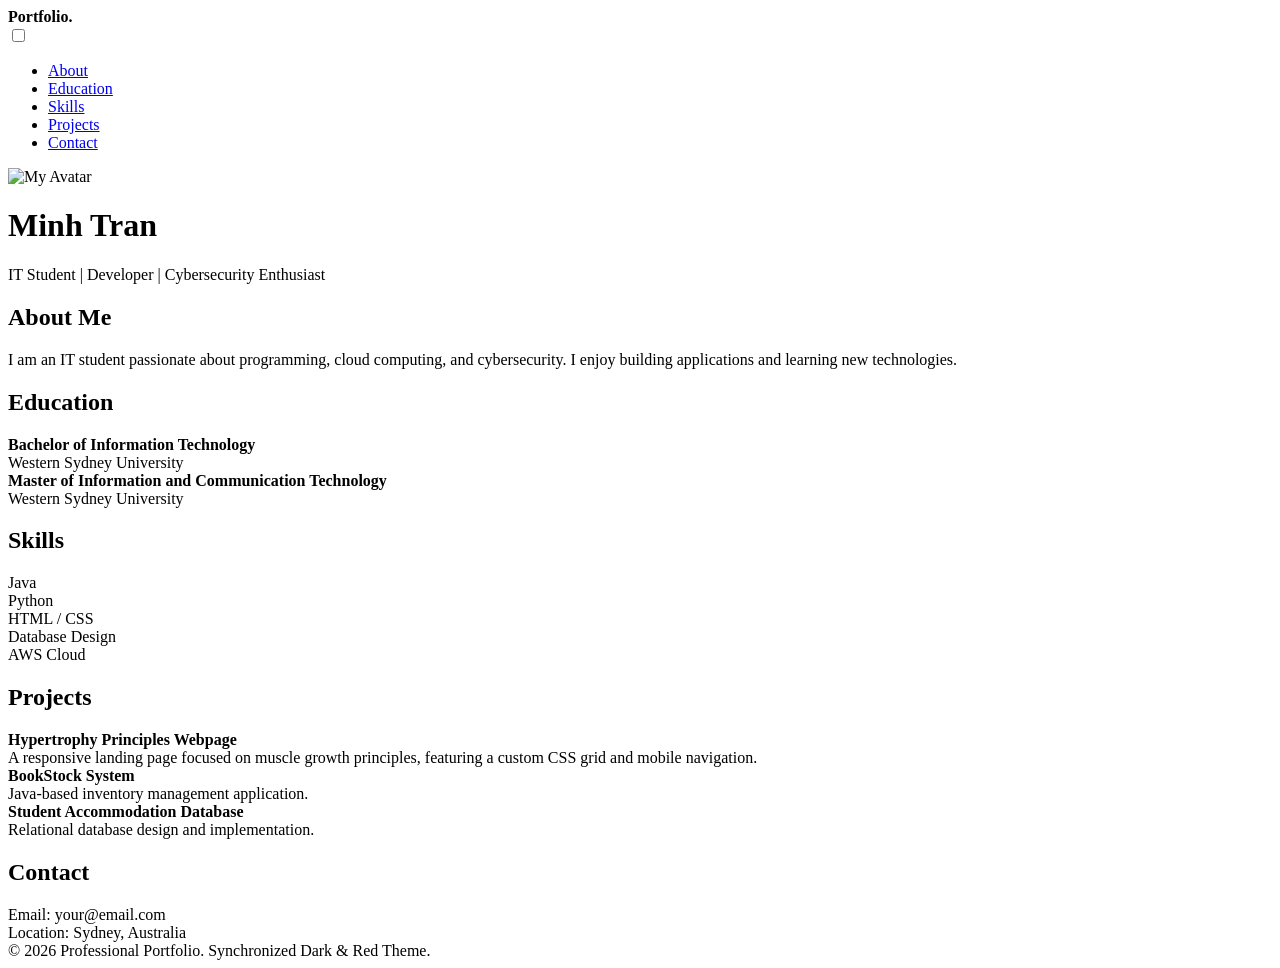
==== index.html @ 6933c8b8 "Update name in hero section to 'Minh Tran'" ====
<!DOCTYPE html>
<html lang="en">
<head>
  <meta charset="UTF-8" />
  <meta name="viewport" content="width=device-width, initial-scale=1.0" />
  <title>Professional Portfolio - Dark & Red</title>
  <link rel="stylesheet" href="styles.css">
</head>
<body>

  <nav>
    <div class="nav-brand"><b>Portfolio.</b></div>
    <input type="checkbox" id="nav-toggle" class="nav-toggle">
    <label for="nav-toggle" class="nav-toggle-label"><span></span></label>
    <ul class="nav-links">
      <li><a href="#about">About</a></li>
      <li><a href="#education">Education</a></li>
      <li><a href="#skills">Skills</a></li>
      <li><a href="#projects">Projects</a></li>
      <li><a href="#contact">Contact</a></li>
    </ul>
  </nav>

  <div class="hero">
    <img src="avatar.png" alt="My Avatar">
    <h1>Minh Tran</h1>
    <p>IT Student | Developer | Cybersecurity Enthusiast</p>
  </div>

  <main>
    <section id="about">
      <h2>About Me</h2>
      <div class="card">
        I am an IT student passionate about programming, cloud computing, and cybersecurity.
        I enjoy building applications and learning new technologies.
      </div>
    </section>

    <section id="education">
      <h2>Education</h2>
      <div class="card">
        <strong>Bachelor of Information Technology</strong><br>
        Western Sydney University
      </div>
      <div class="card">
        <strong>Master of Information and Communication Technology</strong><br>
        Western Sydney University
      </div>
    </section>

    <section id="skills">
      <h2>Skills</h2>
      <div class="grid-container grid-auto">
        <div class="card">Java</div>
        <div class="card">Python</div>
        <div class="card">HTML / CSS</div>
        <div class="card">Database Design</div>
        <div class="card">AWS Cloud</div>
      </div>
    </section>

    <section id="projects">
      <h2>Projects</h2>
      <a href="hypertrophy(HTML).html" style="text-decoration: none; color: inherit;">
        <div class="card">
          <strong>Hypertrophy Principles Webpage</strong><br>
          A responsive landing page focused on muscle growth principles, featuring a custom CSS grid and mobile navigation.
        </div>
      </a>
      <div class="card">
        <strong>BookStock System</strong><br>
        Java-based inventory management application.
      </div>
      <div class="card">
        <strong>Student Accommodation Database</strong><br>
        Relational database design and implementation.
      </div>
    </section>

    <section id="contact">
      <h2>Contact</h2>
      <div class="card">
        Email: your@email.com<br>
        Location: Sydney, Australia
      </div>
    </section>
  </main>

  <footer>
    © 2026 Professional Portfolio. Synchronized Dark & Red Theme.
  </footer>

</body>
</html>
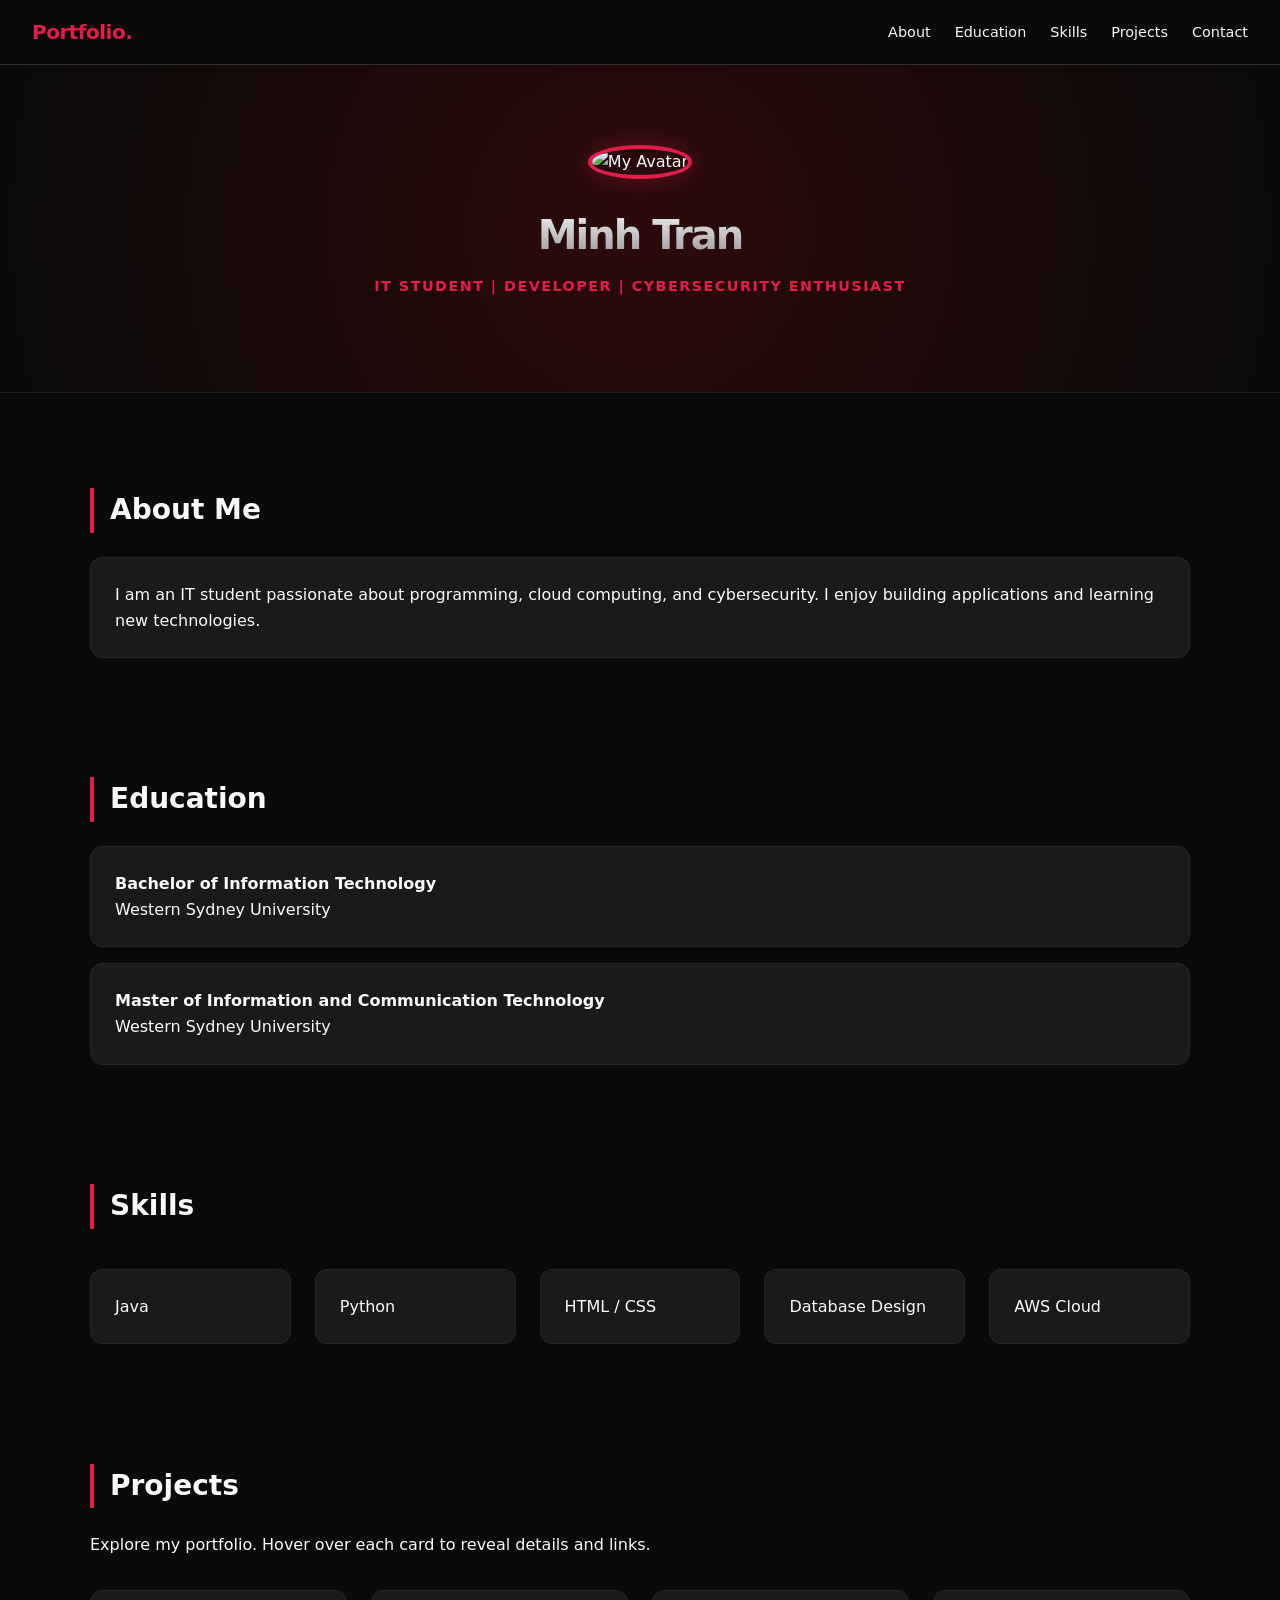
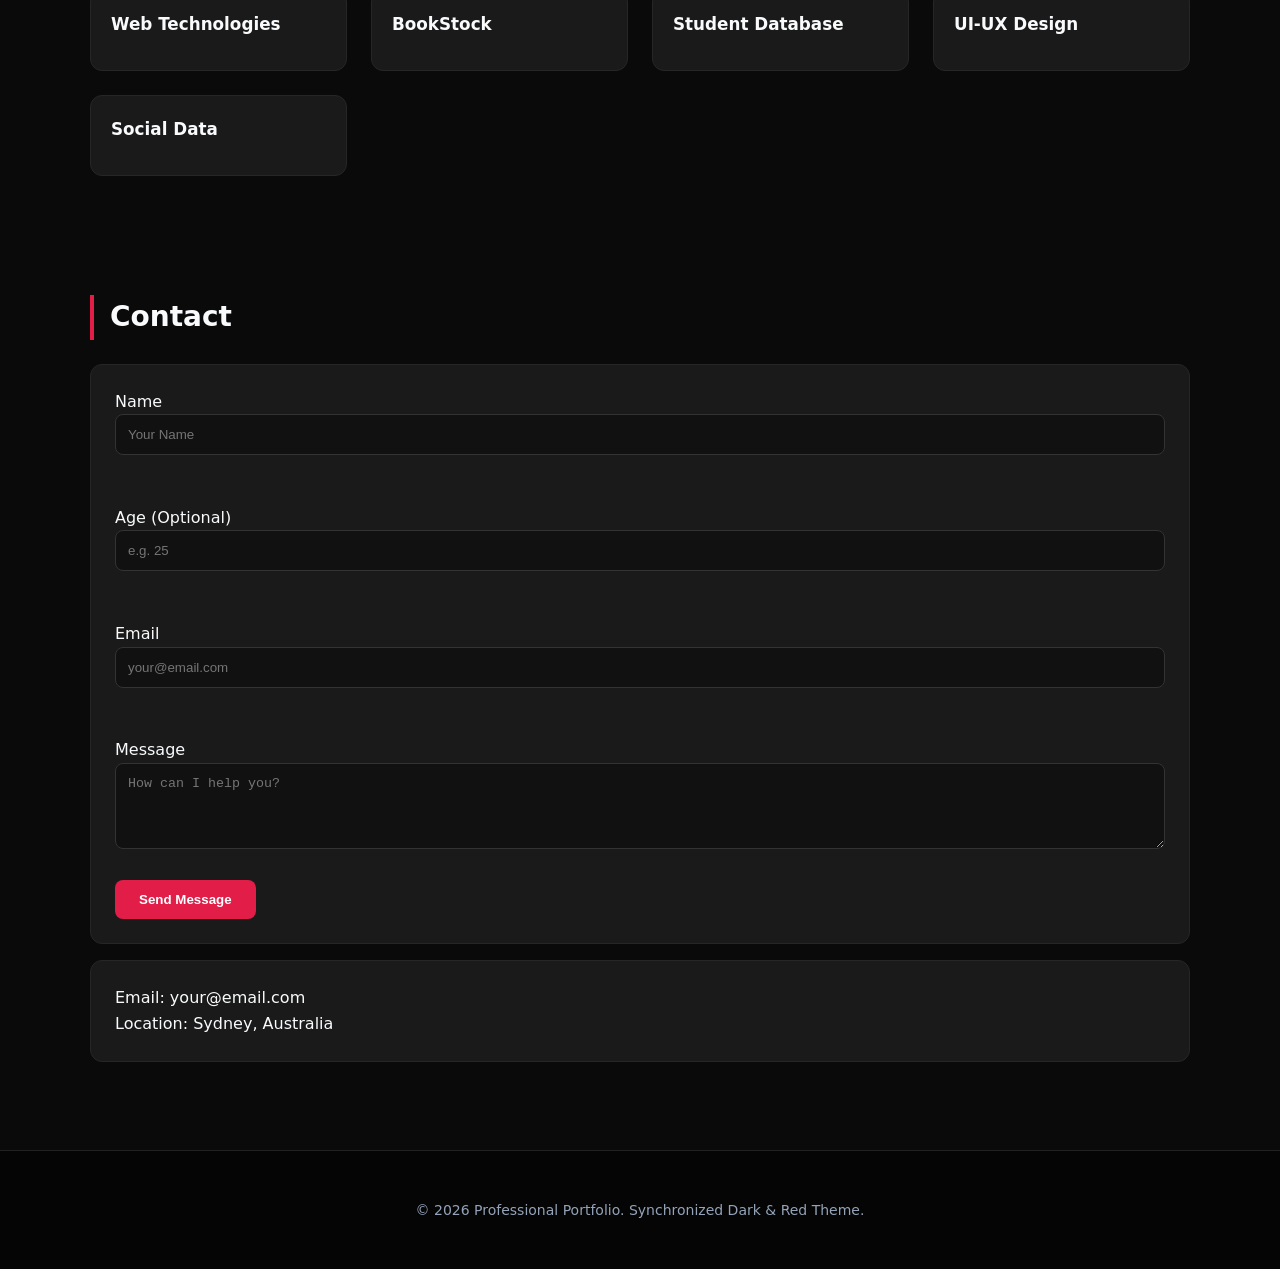
==== commit 5e99b571: "Add Week 5 Async JS & Fetch API tasks" ====
--- a/index.html
+++ b/index.html
@@ -11,7 +11,7 @@
   <nav>
     <div class="nav-brand"><b>Portfolio.</b></div>
     <input type="checkbox" id="nav-toggle" class="nav-toggle">
-    <label for="nav-toggle" class="nav-toggle-label"><span></span></label>
+    <label for="nav-toggle" class="nav-toggle-label" aria-label="Toggle Navigation"><span></span></label>
     <ul class="nav-links">
       <li><a href="#about">About</a></li>
       <li><a href="#education">Education</a></li>
@@ -22,7 +22,7 @@
   </nav>
 
   <div class="hero">
-    <img src="avatar.png" alt="My Avatar">
+    <img src="avatar.jpg" alt="My Avatar">
     <h1>Minh Tran</h1>
     <p>IT Student | Developer | Cybersecurity Enthusiast</p>
   </div>
@@ -61,25 +61,119 @@
 
     <section id="projects">
       <h2>Projects</h2>
-      <a href="hypertrophy(HTML).html" style="text-decoration: none; color: inherit;">
-        <div class="card">
-          <strong>Hypertrophy Principles Webpage</strong><br>
-          A responsive landing page focused on muscle growth principles, featuring a custom CSS grid and mobile navigation.
+      <div class="card" style="border: none; background: transparent; padding: 0;">
+        <p style="margin-bottom: 2rem;">Explore my portfolio. Hover over each card to reveal details and links.</p>
+        
+        <div class="projects-grid">
+          <!-- Web Tech Card (Merged Task 1 & 2) -->
+          <article class="project-card" tabindex="0">
+            <div class="project-header">
+              <h3 class="project-short">Web Technologies</h3>
+            </div>
+
+            <div class="project-details">
+              <p class="description">A collection of laboratory tasks focusing on ES6+, DOM APIs, and responsive design.</p>
+              <ul class="project-items">
+                <li><a href="hypertrophy(HTML).html" class="task-link">Task 1: Hypertrophy</a></li>
+                <li><a href="tasks.html" class="task-link">Task 2 & 3: JS & API Lab</a></li>
+              </ul>
+            </div>
+          </article>
+
+          <!-- BookStock Card -->
+          <article class="project-card" tabindex="0">
+            <div class="project-header">
+              <h3 class="project-short">BookStock</h3>
+            </div>
+
+            <div class="project-details">
+              <p class="description">A Java-based inventory management application for tracking book supplies and stock levels.</p>
+              <ul class="project-items">
+                <li>Inventory management</li>
+                <li>Stock level tracking</li>
+                <li>CRUD operations</li>
+              </ul>
+            </div>
+          </article>
+
+          <!-- Student Database Card -->
+          <article class="project-card" tabindex="0">
+            <div class="project-header">
+              <h3 class="project-short">Student Database</h3>
+            </div>
+
+            <div class="project-details">
+              <p class="description">A comprehensive relational database designed for managing university housing and student records.</p>
+              <ul class="project-items">
+                <li>Relational schema design</li>
+                <li>Student record management</li>
+                <li>Housing & assignments</li>
+              </ul>
+            </div>
+          </article>
+
+          <!-- UI-UX Card -->
+          <article class="project-card" tabindex="0">
+            <div class="project-header">
+              <h3 class="project-short">UI-UX Design</h3>
+            </div>
+
+            <div class="project-details">
+              <p class="description">Prototype designs focused on user-centric interfaces, accessibility, and seamless navigation.</p>
+              <ul class="project-items">
+                <li>Wireframes & prototypes</li>
+                <li>Accessibility considerations</li>
+                <li>UX flow improvements</li>
+              </ul>
+            </div>
+          </article>
+
+          <!-- Social Data Card -->
+          <article class="project-card" tabindex="0">
+            <div class="project-header">
+              <h3 class="project-short">Social Data</h3>
+            </div>
+
+            <div class="project-details">
+              <p class="description">A system built to analyze and visualize data patterns from social platforms using Python.</p>
+              <ul class="project-items">
+                <li>Data analysis with Python</li>
+                <li>Visualization & reporting</li>
+                <li>Pattern discovery</li>
+              </ul>
+            </div>
+          </article>
         </div>
-      </a>
-      <div class="card">
-        <strong>BookStock System</strong><br>
-        Java-based inventory management application.
-      </div>
-      <div class="card">
-        <strong>Student Accommodation Database</strong><br>
-        Relational database design and implementation.
       </div>
     </section>
 
     <section id="contact">
       <h2>Contact</h2>
       <div class="card">
+        <form action="#" method="POST">
+          <div class="input-group">
+            <label for="name">Name</label>
+            <input type="text" id="name" name="name" required placeholder="Your Name">
+            <span class="error-message">This field is mandatory. (e.g. John Doe)</span>
+          </div>
+          <div class="input-group">
+            <label for="age">Age (Optional)</label>
+            <input type="number" id="age" name="age" min="1" max="120" placeholder="e.g. 25">
+            <span class="error-message">Please enter a valid age (1-120)</span>
+          </div>
+          <div class="input-group">
+            <label for="email">Email</label>
+            <input type="email" id="email" name="email" required placeholder="your@email.com">
+            <span class="error-message">This field is mandatory. (e.g. hello@domain.com)</span>
+          </div>
+          <div class="input-group">
+            <label for="message">Message</label>
+            <textarea id="message" name="message" rows="4" placeholder="How can I help you?"></textarea>
+          </div>
+          <button type="submit" class="btn-primary">Send Message</button>
+        </form>
+      </div>
+      <div class="card" style="margin-top: 1rem;">
         Email: your@email.com<br>
         Location: Sydney, Australia
       </div>
@@ -90,5 +184,7 @@
     © 2026 Professional Portfolio. Synchronized Dark & Red Theme.
   </footer>
 
+  <script src="script.js"></script>
+
 </body>
 </html>
--- a/styles.css
+++ b/styles.css
@@ -0,0 +1,513 @@
+/* Global CSS Variables for Dark & Red Theme */
+:root {
+  --bg-dark: #0a0a0a;
+  --card-dark: #1a1a1a;
+  --accent-red: #e11d48;
+  --accent-red-hover: #be123c;
+  --text-main: #f8fafc;
+  --text-dim: #94a3b8;
+  --border-color: #262626;
+  --nav-bg: rgba(10, 10, 10, 0.8);
+}
+
+/* Base Reset & Typography */
+body {
+  margin: 0;
+  font-family: 'Inter', system-ui, -apple-system, sans-serif;
+  background: var(--bg-dark);
+  color: var(--text-main);
+  line-height: 1.6;
+  display: flex;
+  flex-direction: column;
+  min-height: 100vh;
+}
+
+/* --- Navigation --- */
+nav {
+  display: flex;
+  justify-content: space-between;
+  align-items: center;
+  padding: 1rem 2rem;
+  background: var(--nav-bg);
+  backdrop-filter: blur(10px);
+  position: sticky;
+  top: 0;
+  z-index: 1000;
+  border-bottom: 1px solid #333;
+}
+
+.nav-brand b {
+  color: var(--accent-red);
+  font-size: 1.25rem;
+  letter-spacing: -0.025em;
+}
+
+.nav-links {
+  list-style: none;
+  margin: 0;
+  padding: 0;
+  display: flex;
+  gap: 1.5rem;
+}
+
+.nav-links li a {
+  color: var(--text-main);
+  text-decoration: none;
+  font-weight: 500;
+  font-size: 0.9rem;
+  transition: color 0.2s;
+}
+
+.nav-links li a:hover {
+  color: var(--accent-red);
+}
+
+/* Hamburger Menu (Pure CSS) */
+.nav-toggle { display: none; }
+.nav-toggle-label {
+  display: none;
+  cursor: pointer;
+  padding: 0.5rem;
+  z-index: 1001;
+}
+
+.nav-toggle-label span,
+.nav-toggle-label span::before,
+.nav-toggle-label span::after {
+  display: block;
+  background: var(--text-main);
+  height: 2px;
+  width: 1.5rem;
+  border-radius: 2px;
+  position: relative;
+  transition: all 0.3s;
+}
+
+.nav-toggle-label span::before,
+.nav-toggle-label span::after { content: ''; position: absolute; }
+.nav-toggle-label span::before { bottom: 6px; }
+.nav-toggle-label span::after { top: 6px; }
+
+/* --- Hero Section --- */
+.hero {
+  text-align: center;
+  padding: 80px 20px;
+  background: radial-gradient(circle at center, #2d0a0a 0%, var(--bg-dark) 100%);
+  border-bottom: 1px solid #222;
+}
+
+.hero img {
+  width: 150px;
+  height: 150px;
+  border-radius: 50%;
+  object-fit: cover;
+  border: 4px solid var(--accent-red);
+  box-shadow: 0 0 25px rgba(225, 29, 72, 0.3);
+  margin-bottom: 1.5rem;
+}
+
+.hero h1 {
+  font-size: 2.5rem;
+  margin: 0;
+  letter-spacing: -0.05em;
+  background: linear-gradient(to bottom, #fff, #888);
+  -webkit-background-clip: text;
+  -webkit-text-fill-color: transparent;
+}
+
+.hero p {
+  color: var(--accent-red);
+  font-weight: 600;
+  text-transform: uppercase;
+  letter-spacing: 0.1em;
+  margin-top: 0.5rem;
+  font-size: 0.9rem;
+}
+
+/* --- Layout Containers --- */
+main {
+  max-width: 1100px;
+  margin: 2rem auto;
+  padding: 0 2rem;
+  flex: 1;
+}
+
+section {
+  padding: 40px 0;
+}
+
+h2 {
+  font-size: 1.75rem;
+  border-left: 4px solid var(--accent-red);
+  padding-left: 1rem;
+  margin-bottom: 1.5rem;
+}
+
+/* --- Cards --- */
+.card {
+  background: var(--card-dark);
+  padding: 1.5rem;
+  margin: 1rem 0;
+  border-radius: 12px;
+  border: 1px solid var(--border-color);
+  transition: transform 0.2s, border-color 0.2s;
+}
+
+.card:hover {
+  transform: translateY(-2px);
+  border-color: var(--accent-red);
+}
+
+/* --- Grids --- */
+.grid-container {
+  display: grid;
+  gap: 1.5rem;
+  margin-top: 1.5rem;
+}
+
+.grid-4 { grid-template-columns: repeat(4, 1fr); }
+.grid-auto { grid-template-columns: repeat(auto-fill, minmax(180px, 1fr)); }
+
+/* --- Forms --- */
+form div { margin-bottom: 1rem; }
+input, select, textarea {
+  width: 100%;
+  padding: 0.75rem;
+  background: #111;
+  border: 1px solid #333;
+  border-radius: 8px;
+  color: white;
+  box-sizing: border-box;
+  transition: border-color 0.3s, box-shadow 0.3s;
+}
+
+input:focus, textarea:focus {
+  outline: none;
+  border-color: var(--accent-red);
+}
+
+input.valid {
+  border-color: #10b981 !important; /* Emerald-500 */
+  box-shadow: 0 0 0 2px rgba(16, 185, 129, 0.2);
+}
+
+input.invalid {
+  border-color: var(--accent-red) !important;
+  box-shadow: 0 0 0 2px rgba(225, 29, 72, 0.2);
+}
+
+.error-message {
+  color: var(--accent-red);
+  font-size: 0.75rem;
+  margin-top: 0.4rem;
+  display: block;
+  opacity: 0;
+  transition: opacity 0.3s;
+  pointer-events: none;
+}
+
+input.invalid + .error-message {
+  opacity: 1;
+}
+
+input.valid + .error-message {
+  opacity: 0;
+}
+
+.input-group {
+    position: relative;
+    margin-bottom: 1.5rem;
+}
+
+fieldset {
+  border: 1px solid #333;
+  border-radius: 8px;
+  padding: 1rem;
+}
+
+button {
+  padding: 0.75rem 1.5rem;
+  border: none;
+  border-radius: 8px;
+  cursor: pointer;
+  font-weight: 600;
+  transition: opacity 0.2s;
+}
+
+/* --- Expanding Project Grid --- */
+.projects-grid {
+  display: grid;
+  grid-template-columns: repeat(auto-fill, minmax(240px, 1fr));
+  gap: 1.5rem;
+}
+
+.project-card {
+  background: var(--card-dark);
+  border: 1px solid var(--border-color);
+  border-radius: 12px;
+  padding: 1.25rem;
+  overflow: hidden;
+  transition: border-color 0.3s, background 0.3s, transform 0.2s;
+  cursor: pointer;
+  display: flex;
+  flex-direction: column;
+  gap: 0;
+}
+
+.project-card:focus {
+  outline: none;
+}
+
+.project-card:focus-visible {
+  box-shadow: 0 0 0 2px rgba(225, 29, 72, 0.35);
+}
+
+.project-header {
+  padding-bottom: 0.75rem;
+}
+
+.project-short {
+  margin: 0;
+  font-size: 1.05rem;
+  color: var(--text-main);
+  transition: color 0.25s ease;
+}
+
+.project-details {
+  overflow: hidden;
+  max-height: 0; /* collapsed by default */
+  opacity: 0;
+  transform: translateY(8px);
+  transition: max-height 0.45s ease, opacity 0.25s ease, transform 0.35s ease;
+}
+
+.project-details .description {
+  margin: 0 0 0.75rem 0;
+  font-size: 0.9rem;
+  color: var(--text-dim);
+}
+
+.project-card:hover,
+.project-card:focus,
+.project-card:focus-within {
+  border-color: var(--accent-red);
+  background: rgba(225, 29, 72, 0.02);
+}
+
+.project-card:hover .project-short,
+.project-card:focus .project-short,
+.project-card:focus-within .project-short {
+  color: var(--accent-red);
+}
+
+.project-card:hover .project-details,
+.project-card:focus .project-details,
+.project-card:focus-within .project-details {
+  max-height: 260px;
+  opacity: 1;
+  transform: translateY(0);
+}
+
+.project-items {
+  list-style: none;
+  padding: 0;
+  margin: 0;
+  display: flex;
+  flex-direction: column;
+  gap: 0.55rem;
+}
+
+.project-items li {
+  color: var(--text-dim);
+  font-size: 0.9rem;
+}
+
+.task-link {
+  display: inline-block;
+  font-size: 0.85rem;
+  padding: 0.55rem 0.9rem;
+  border-radius: 10px;
+  color: var(--text-main);
+  text-decoration: none;
+  border: 1px solid #333;
+  background: rgba(0, 0, 0, 0.18);
+  transition: border-color 0.2s ease, color 0.2s ease, background 0.2s ease;
+}
+
+.task-link:hover {
+  border-color: var(--accent-red);
+  color: var(--accent-red);
+  background: rgba(225, 29, 72, 0.07);
+}
+.btn-secondary { background: #333; color: white; margin-left: 0; }
+.btn-primary { background: var(--accent-red); color: white; }
+.btn-primary:hover { background: var(--accent-red-hover); }
+
+/* --- API Section Styles --- */
+.api-controls {
+    display: flex;
+    flex-wrap: wrap;
+    gap: 1rem;
+    margin-bottom: 2rem;
+    align-items: center;
+}
+
+.search-container {
+    flex-grow: 1;
+    min-width: 200px;
+}
+
+#posts-container {
+    display: grid;
+    grid-template-columns: repeat(auto-fill, minmax(300px, 1fr));
+    gap: 1.5rem;
+    min-height: 200px;
+}
+
+.post-card {
+    background: var(--card-dark);
+    border: 1px solid var(--border-color);
+    border-radius: 12px;
+    padding: 1.5rem;
+    display: flex;
+    flex-direction: column;
+    transition: all 0.3s ease;
+}
+
+.post-card:hover {
+    border-color: var(--accent-red);
+    transform: translateY(-5px);
+    box-shadow: 0 10px 20px rgba(225, 29, 72, 0.1);
+}
+
+.post-card h3 {
+    margin-top: 0;
+    color: var(--accent-red);
+    font-size: 1.1rem;
+    line-height: 1.4;
+}
+
+.post-card p {
+    color: var(--text-dim);
+    font-size: 0.9rem;
+    flex-grow: 1;
+}
+
+.post-actions {
+    display: flex;
+    gap: 0.5rem;
+    margin-top: 1rem;
+}
+
+.btn-small {
+    padding: 0.4rem 0.8rem;
+    font-size: 0.8rem;
+}
+
+.btn-danger {
+    background: #991b1b;
+    color: white;
+}
+
+.btn-danger:hover {
+    background: #7f1d1d;
+}
+
+/* Loading Spinner */
+.spinner {
+    width: 40px;
+    height: 40px;
+    border: 4px solid rgba(225, 29, 72, 0.1);
+    border-left-color: var(--accent-red);
+    border-radius: 50%;
+    animation: spin 1s linear infinite;
+    margin: 2rem auto;
+}
+
+@keyframes spin {
+    to { transform: rotate(360deg); }
+}
+
+/* Pagination */
+.pagination {
+    display: flex;
+    justify-content: center;
+    gap: 0.5rem;
+    margin-top: 2rem;
+}
+
+.page-btn {
+    background: #111;
+    color: var(--text-main);
+    border: 1px solid var(--border-color);
+    padding: 0.5rem 1rem;
+    border-radius: 4px;
+    cursor: pointer;
+}
+
+.page-btn.active {
+    background: var(--accent-red);
+    border-color: var(--accent-red);
+}
+
+.page-btn:disabled {
+    opacity: 0.5;
+    cursor: not-allowed;
+}
+
+/* Post Form Modal-like (simplified as a card for now) */
+#post-form-container {
+    margin-bottom: 2rem;
+}
+
+.hidden {
+    display: none !important;
+}
+
+/* --- Footer --- */
+footer {
+  text-align: center;
+  padding: 3rem;
+  background: #050505;
+  color: var(--text-dim);
+  border-top: 1px solid #222;
+  font-size: 0.875rem;
+}
+
+/* --- Responsive Media Queries --- */
+@media (max-width: 1024px) {
+  .grid-4 { grid-template-columns: repeat(2, 1fr); }
+}
+
+@media (max-width: 768px) {
+  nav { padding: 1rem; }
+  
+  .nav-toggle-label { display: block; }
+  
+  .nav-links {
+    display: none;
+    position: absolute;
+    top: 100%;
+    left: 0;
+    width: 100%;
+    background: var(--card-dark);
+    flex-direction: column;
+    padding: 1rem 0;
+    border-bottom: 1px solid #333;
+  }
+  
+  .nav-links li { width: 100%; text-align: center; }
+  .nav-links li a { display: block; padding: 1rem; }
+
+  .nav-toggle:checked ~ .nav-links { display: flex; }
+  
+  /* Burger to X Animation */
+  .nav-toggle:checked + .nav-toggle-label span { background: transparent; }
+  .nav-toggle:checked + .nav-toggle-label span::before { transform: rotate(45deg); bottom: 0; }
+  .nav-toggle:checked + .nav-toggle-label span::after { transform: rotate(-45deg); top: 0; }
+
+  .grid-4, .grid-auto { grid-template-columns: 1fr; }
+  .projects-grid { grid-template-columns: 1fr; }
+  
+  .hero h1 { font-size: 2rem; }
+}
